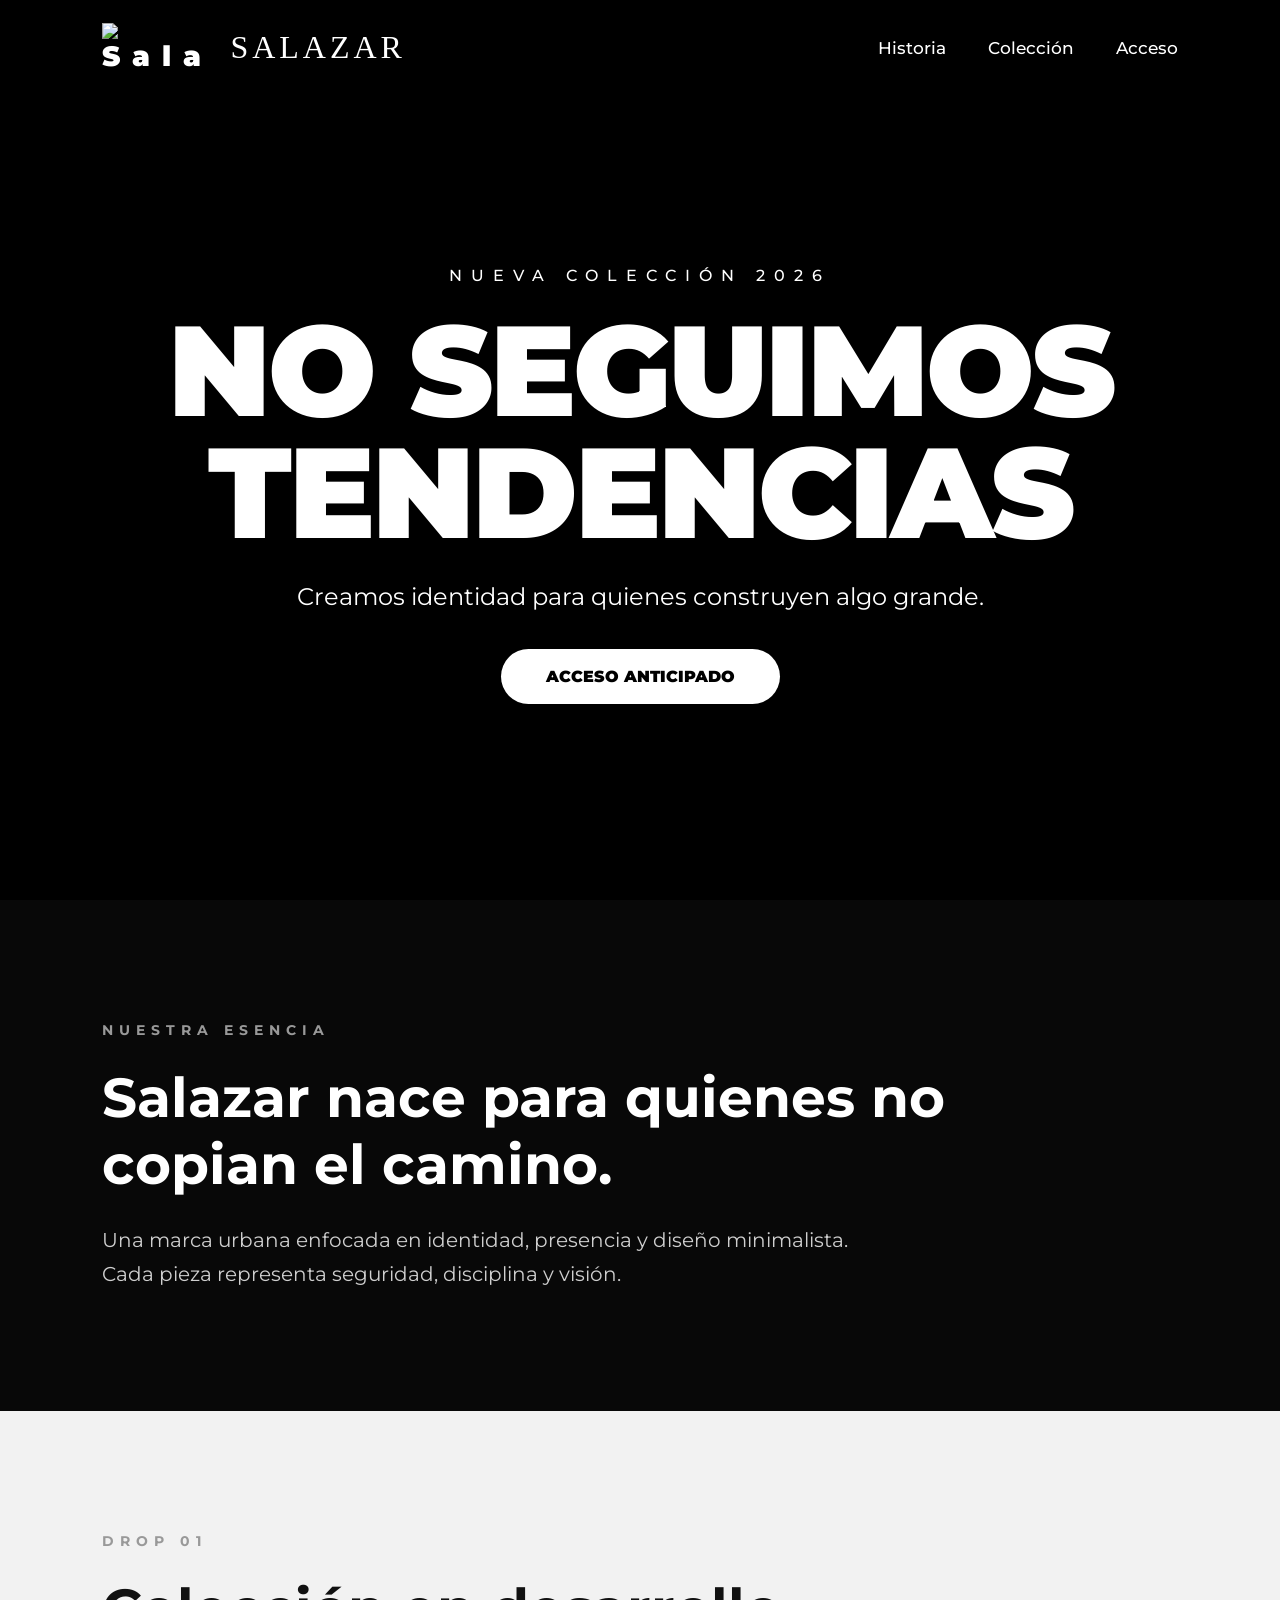
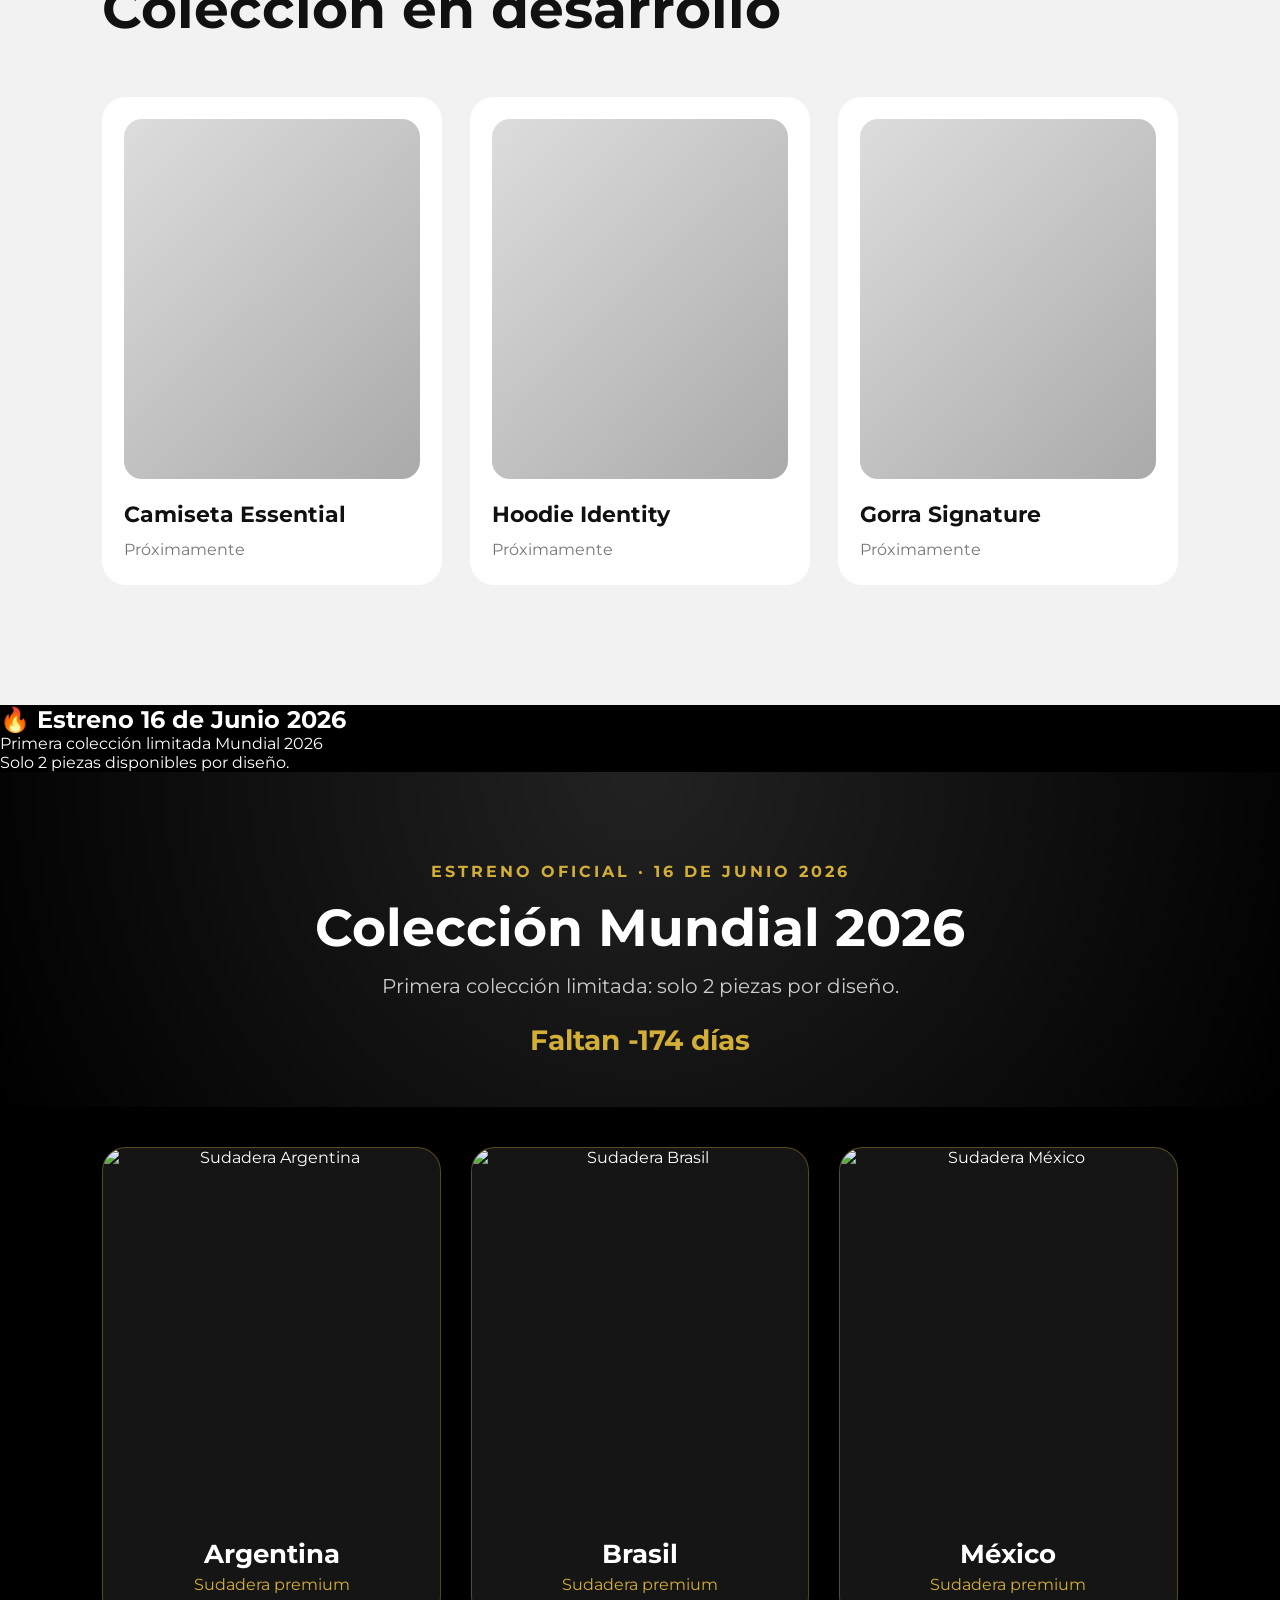
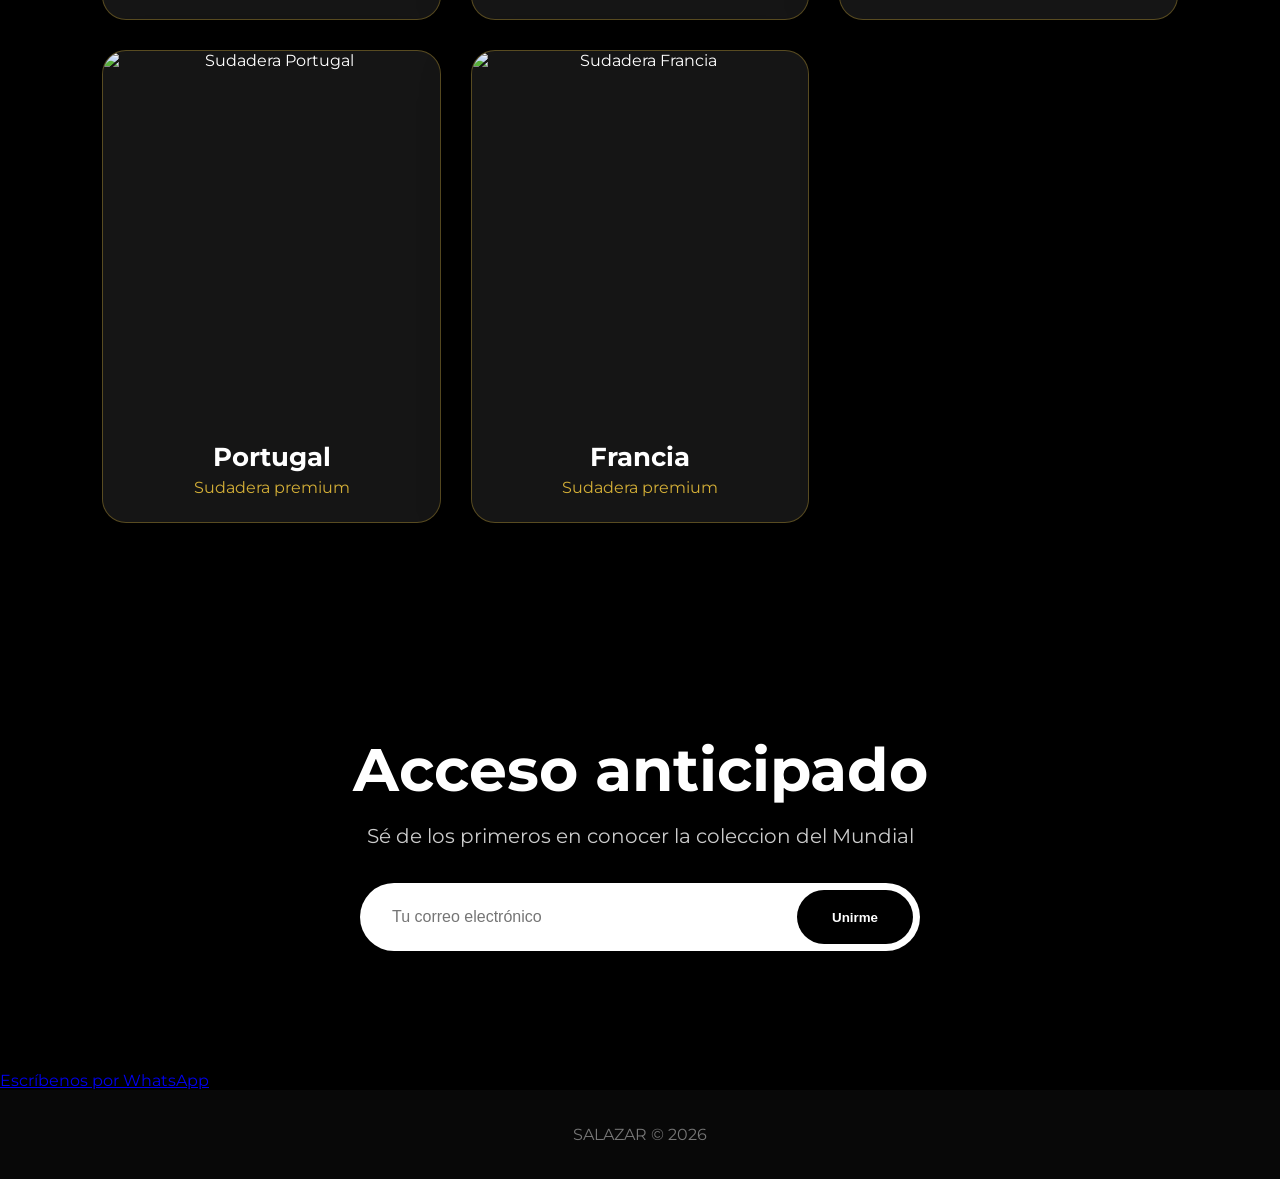
==== index.html @ 58f01af1 "Add files via upload" ====
<!DOCTYPE html>
<html lang="es">
<head>
  <meta charset="UTF-8">
  <meta name="viewport" content="width=device-width, initial-scale=1.0">


  <link rel="preconnect" href="https://fonts.googleapis.com">
  <link rel="preconnect" href="https://fonts.gstatic.com" crossorigin>
  <link href="https://fonts.googleapis.com/css2?family=Montserrat:wght@300;400;500;700;800;900&display=swap" rel="stylesheet">

  <link rel="stylesheet" href="styles.css">
</head>

<body>

  <header class="hero">


    <nav class="navbar">
   <div class="logo">
    <img src="imagenes/logo-simbolo.png" alt="Salazar">
    <span>SALAZAR</span>
</div>

      <ul class="menu">
        <li><a href="#historia">Historia</a></li>
        <li><a href="#coleccion">Colección</a></li>
        <li><a href="#registro">Acceso</a></li>
      </ul>
    </nav>

    <div class="hero-content">
      <span class="tagline">NUEVA COLECCIÓN 2026</span>

      <h1>
        NO SEGUIMOS<br>
        TENDENCIAS
      </h1>

      <p>
        Creamos identidad para quienes construyen algo grande.
      </p>

      <a href="#registro" class="btn">ACCESO ANTICIPADO</a>
    </div>

  </header>

  <section id="historia" class="section historia">
    <span class="section-tag">NUESTRA ESENCIA</span>
    <h2>Salazar nace para quienes no copian el camino.</h2>
    <p>
      Una marca urbana enfocada en identidad, presencia y diseño minimalista.
      Cada pieza representa seguridad, disciplina y visión.
    </p>
  </section>

  <section id="coleccion" class="section coleccion">
    <span class="section-tag">DROP 01</span>
    <h2>Colección en desarrollo</h2>

    <div class="cards">
      <div class="card">
        <div class="card-img"></div>
        <h3>Camiseta Essential</h3>
        <p>Próximamente</p>
      </div>

      <div class="card">
        <div class="card-img"></div>
        <h3>Hoodie Identity</h3>
        <p>Próximamente</p>
      </div>

      <div class="card">
        <div class="card-img"></div>
        <h3>Gorra Signature</h3>
        <p>Próximamente</p>
      </div>
    </div>
  </section>

  <section class="estreno">
    <h2>🔥 Estreno 16 de Junio 2026</h2>
    <p>Primera colección limitada Mundial 2026</p>
    <p>Solo 2 piezas disponibles por diseño.</p>
</section>

<section class="lanzamiento">
    <p class="etiqueta">Estreno oficial · 16 de junio 2026</p>
    <h2>Colección Mundial 2026</h2>
    <p class="texto-lanzamiento">Primera colección limitada: solo 2 piezas por diseño.</p>
    <h3 id="contador"></h3>
</section>

<section class="coleccion-mundial">
    <div class="grid-coleccion">

        <div class="card-producto">
            <img src="imagenes/foto1.jpg" alt="Sudadera Argentina">
            <h3>Argentina</h3>
            <p>Sudadera premium</p>
        </div>

        <div class="card-producto">
            <img src="imagenes/foto2.jpg" alt="Sudadera Brasil">
            <h3>Brasil</h3>
            <p>Sudadera premium</p>
        </div>

        <div class="card-producto">
            <img src="imagenes/foto3.jpg" alt="Sudadera México">
            <h3>México</h3>
            <p>Sudadera premium</p>
        </div>

        <div class="card-producto">
            <img src="imagenes/foto4.jpg" alt="Sudadera Portugal">
            <h3>Portugal</h3>
            <p>Sudadera premium</p>
        </div>

        <div class="card-producto">
            <img src="imagenes/foto5.jpg" alt="Sudadera Francia">
            <h3>Francia</h3>
            <p>Sudadera premium</p>
        </div>

    </div>
</section>

  <section id="registro" class="registro">
    <h2>Acceso anticipado</h2>
    <p>Sé de los primeros en conocer la coleccion del Mundial</p>

    <form>
      <input type="email" placeholder="Tu correo electrónico" required>
      <button type="submit">Unirme</button>
    </form>
  </section>

  <a href="https://wa.me/527351897788" target="_blank">
  Escríbenos por WhatsApp
</a>

  <footer>
    <p>SALAZAR © 2026</p>
  </footer>

  <script src="script.js"></script>
</body>
</html>
---- styles.css ----
* {
  margin: 0;
  padding: 0;
  box-sizing: border-box;
}

html {
  scroll-behavior: smooth;
}

body {
  font-family: 'Montserrat', sans-serif;
  background: #000;
  color: white;
}

/* HERO */

.hero {
  min-height: 100vh;
  background-image:
    linear-gradient(
      rgba(0, 0, 0, 0.60),
      rgba(0, 0, 0, 0.78)
    ),
    url("imagenes/hero.jpg");
  background-size: cover;
  background-position: center;
  background-repeat: no-repeat;
  position: relative;
}

/* NAVBAR */

.navbar {
  position: fixed;
  top: 0;
  left: 0;
  width: 100%;
  height: 95px;
  padding: 0 8%;
  display: flex;
  justify-content: space-between;
  align-items: center;
  z-index: 1000;
  background: rgba(0, 0, 0, 0.28);
  backdrop-filter: blur(12px);
  transition: 0.3s ease;
}

.navbar.scrolled {
  height: 75px;
  background: rgba(0, 0, 0, 0.92);
}

.logo {
  font-size: 28px;
  font-weight: 900;
  letter-spacing: 12px;
}

.menu {
  list-style: none;
  display: flex;
  gap: 42px;
}

.menu a {
  color: white;
  text-decoration: none;
  font-size: 17px;
  font-weight: 500;
}

.menu a:hover {
  color: #d6d6d6;
}

/* CONTENIDO PRINCIPAL */

.hero-content {
  min-height: 100vh;
  padding: 130px 8% 60px;
  display: flex;
  flex-direction: column;
  justify-content: center;
  align-items: center;
  text-align: center;
}

.tagline {
  font-size: 16px;
  letter-spacing: 9px;
  margin-bottom: 25px;
  font-weight: 500;
}

.hero-content h1 {
  font-size: clamp(58px, 10vw, 135px);
  line-height: 0.95;
  font-weight: 900;
  letter-spacing: -3px;
  margin-bottom: 28px;
}

.hero-content p {
  font-size: 24px;
  max-width: 850px;
  margin-bottom: 38px;
}

.btn {
  display: inline-block;
  background: white;
  color: black;
  padding: 18px 45px;
  border-radius: 50px;
  text-decoration: none;
  font-weight: 900;
  transition: 0.3s ease;
}

.btn:hover {
  transform: translateY(-4px);
  background: #e8e8e8;
}

/* SECCIONES */

.section {
  padding: 120px 8%;
}

.section-tag {
  color: #999;
  font-size: 14px;
  letter-spacing: 6px;
  font-weight: 700;
}

.section h2 {
  font-size: 55px;
  margin: 25px 0;
  max-width: 900px;
}

.section p {
  color: #cfcfcf;
  font-size: 20px;
  max-width: 750px;
  line-height: 1.7;
}

/* HISTORIA */

.historia {
  background: #080808;
}

/* COLECCIÓN */

.coleccion {
  background: #f2f2f2;
  color: #111;
}

.coleccion p {
  color: #777;
}

.cards {
  display: grid;
  grid-template-columns: repeat(3, 1fr);
  gap: 28px;
  margin-top: 55px;
}

.card {
  background: white;
  padding: 22px;
  border-radius: 24px;
  transition: 0.3s ease;
}

.card:hover {
  transform: translateY(-8px);
}

.card-img {
  height: 360px;
  background: linear-gradient(135deg, #ddd, #aaa);
  border-radius: 18px;
  margin-bottom: 22px;
}

.card h3 {
  font-size: 22px;
  margin-bottom: 8px;
}

.card p {
  font-size: 16px;
}

/* REGISTRO */

.registro {
  padding: 120px 8%;
  background: #000;
  text-align: center;
}

.registro h2 {
  font-size: 60px;
  margin-bottom: 18px;
}

.registro p {
  font-size: 20px;
  color: #ccc;
  margin-bottom: 35px;
}

form {
  max-width: 560px;
  margin: auto;
  background: white;
  padding: 7px;
  border-radius: 50px;
  display: flex;
}

form input {
  flex: 1;
  border: none;
  outline: none;
  padding: 18px 25px;
  border-radius: 50px;
  font-size: 16px;
}

form button {
  border: none;
  background: black;
  color: white;
  padding: 18px 35px;
  border-radius: 50px;
  font-weight: 900;
  cursor: pointer;
}

/* FOOTER */

footer {
  background: #080808;
  text-align: center;
  padding: 35px;
  color: #777;
}

/* CELULAR */

@media (max-width: 768px) {
  .navbar {
    height: 80px;
    padding: 0 6%;
  }

  .logo {
    font-size: 21px;
    letter-spacing: 7px;
  }

  .menu {
    display: none;
  }

  .tagline {
    font-size: 12px;
    letter-spacing: 5px;
  }

  .hero-content h1 {
    font-size: 55px;
  }

  .hero-content p {
    font-size: 18px;
  }

  .section h2,
  .registro h2 {
    font-size: 38px;
  }

  .cards {
    grid-template-columns: 1fr;
  }

  form {
    flex-direction: column;
    border-radius: 25px;
  }

  form button {
    margin-top: 8px;
  }
}

.whatsapp{
    position:fixed;
    bottom:20px;
    right:20px;
    background:#25D366;
    color:white;
    padding:15px 25px;
    border-radius:50px;
    text-decoration:none;
    font-weight:bold;
}

.lanzamiento{
    padding:90px 20px 50px;
    text-align:center;
    background:radial-gradient(circle at top,#222,#000);
    color:white;
}

.etiqueta{
    color:#d4af37;
    text-transform:uppercase;
    letter-spacing:3px;
    font-weight:bold;
}

.lanzamiento h2{
    font-size:52px;
    margin:15px 0;
}

.texto-lanzamiento{
    color:#ccc;
    font-size:20px;
}

#contador{
    margin-top:25px;
    color:#d4af37;
    font-size:28px;
}

.coleccion-mundial{
    padding:40px 8% 90px;
    background:#000;
}

.grid-coleccion{
    display:grid;
    grid-template-columns:repeat(auto-fit,minmax(260px,1fr));
    gap:30px;
}

.card-producto{
    background:#151515;
    border:1px solid rgba(212,175,55,.35);
    border-radius:24px;
    overflow:hidden;
    text-align:center;
    box-shadow:0 20px 50px rgba(0,0,0,.45);
    transition:.4s ease;
    animation:subir .8s ease forwards;
}

.card-producto:hover{
    transform:translateY(-12px) scale(1.03);
    box-shadow:0 25px 70px rgba(212,175,55,.25);
}

.card-producto img{
    width:100%;
    height:370px;
    object-fit:cover;
    display:block;
    transition:.5s ease;
}

.card-producto:hover img{
    transform:scale(1.08);
}

.card-producto h3{
    color:white;
    font-size:26px;
    margin:20px 0 5px;
}

.card-producto p{
    color:#d4af37;
    margin-bottom:25px;
}

@keyframes subir{
    from{
        opacity:0;
        transform:translateY(40px);
    }
    to{
        opacity:1;
        transform:translateY(0);
    }
}

/* Todo tu código actual */

/* ... */

.card-producto p{
    color:#d4af37;
}

/* PEGA AQUÍ ABAJO */

.navbar{
    display:flex;
    justify-content:space-between;
    align-items:center;
}

.logo{
    display:flex;
    align-items:center;
    gap:18px;
    background:none;
    border:none;
    box-shadow:none;
}

.logo img{
    width:80px;
    height:auto;
    display:block;
}

.logo span{
    font-size:32px;
    font-family: "Times New Roman", serif;
    letter-spacing:4px;
    font-weight:500;
    color:white;
}

.logo img{
    width:110px;
}

.logo{
    transition:.3s ease;
}

.logo:hover{
    transform:scale(1.03);
}
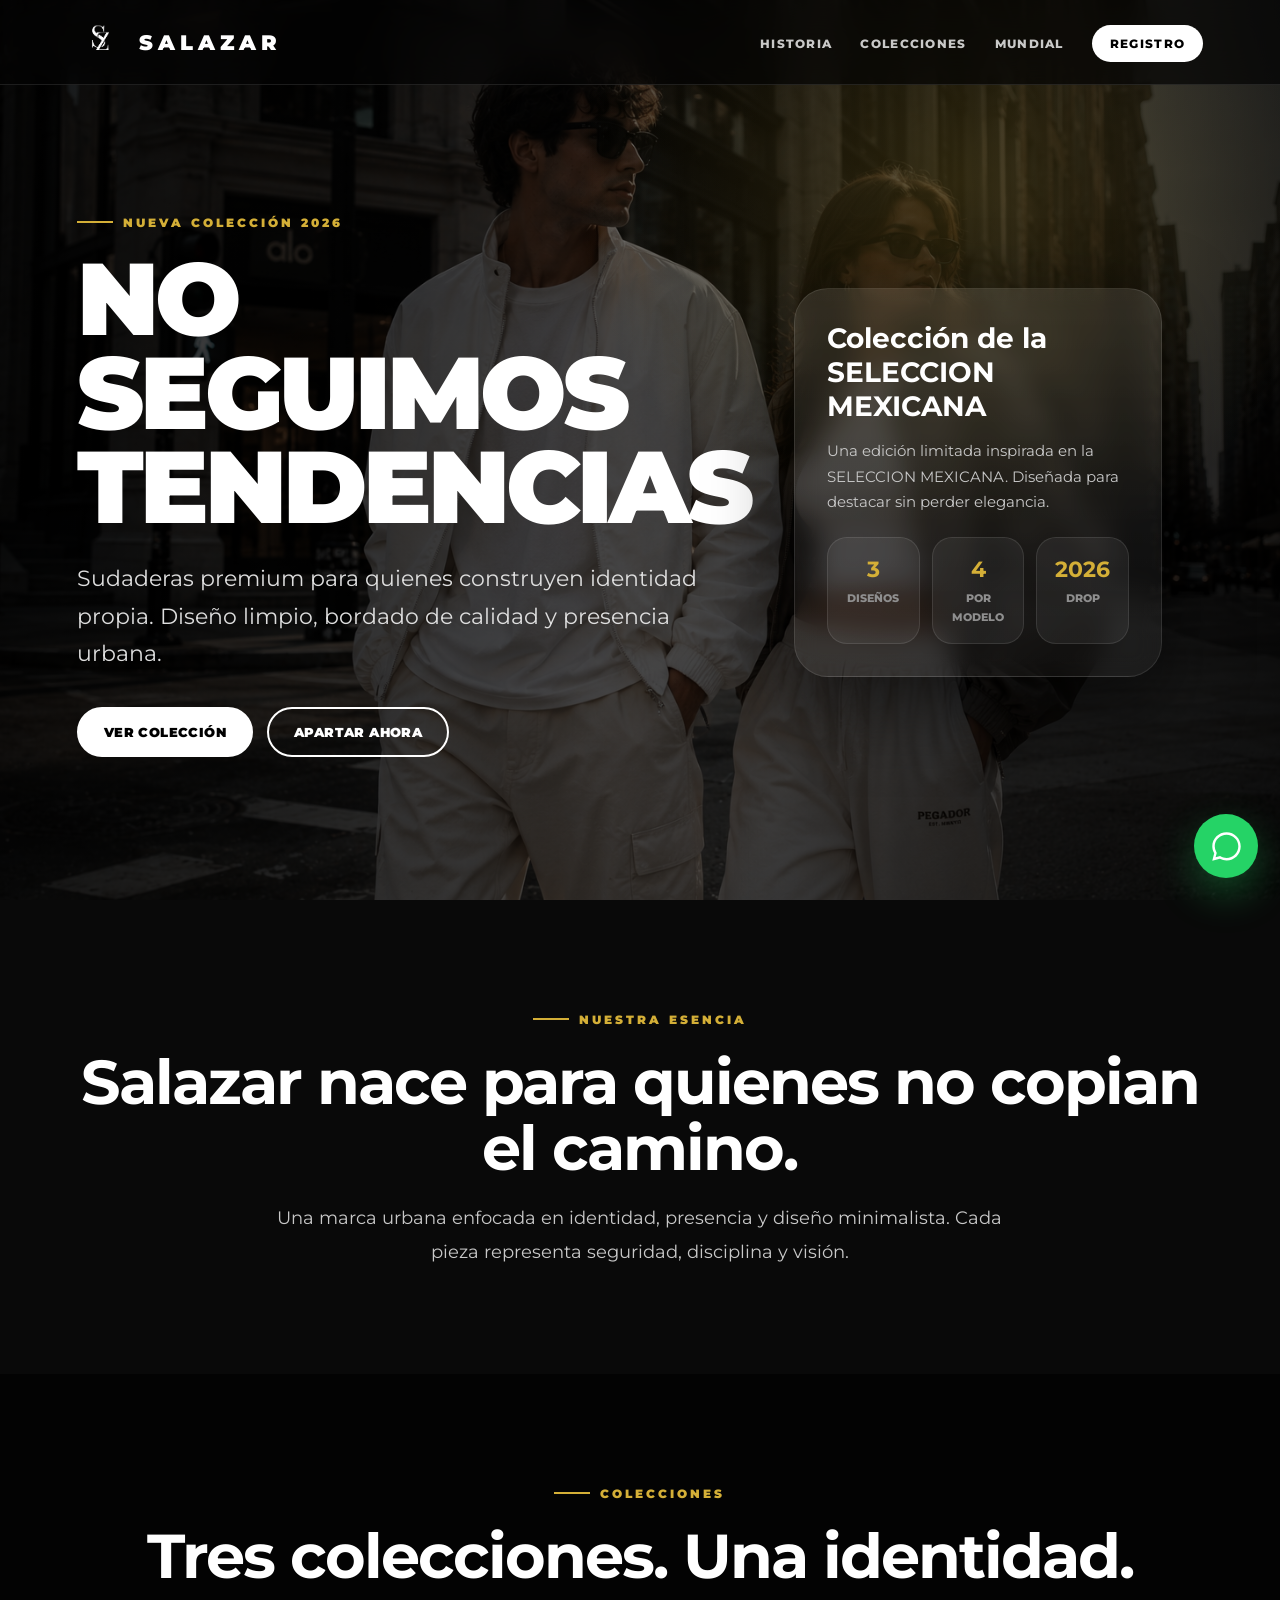
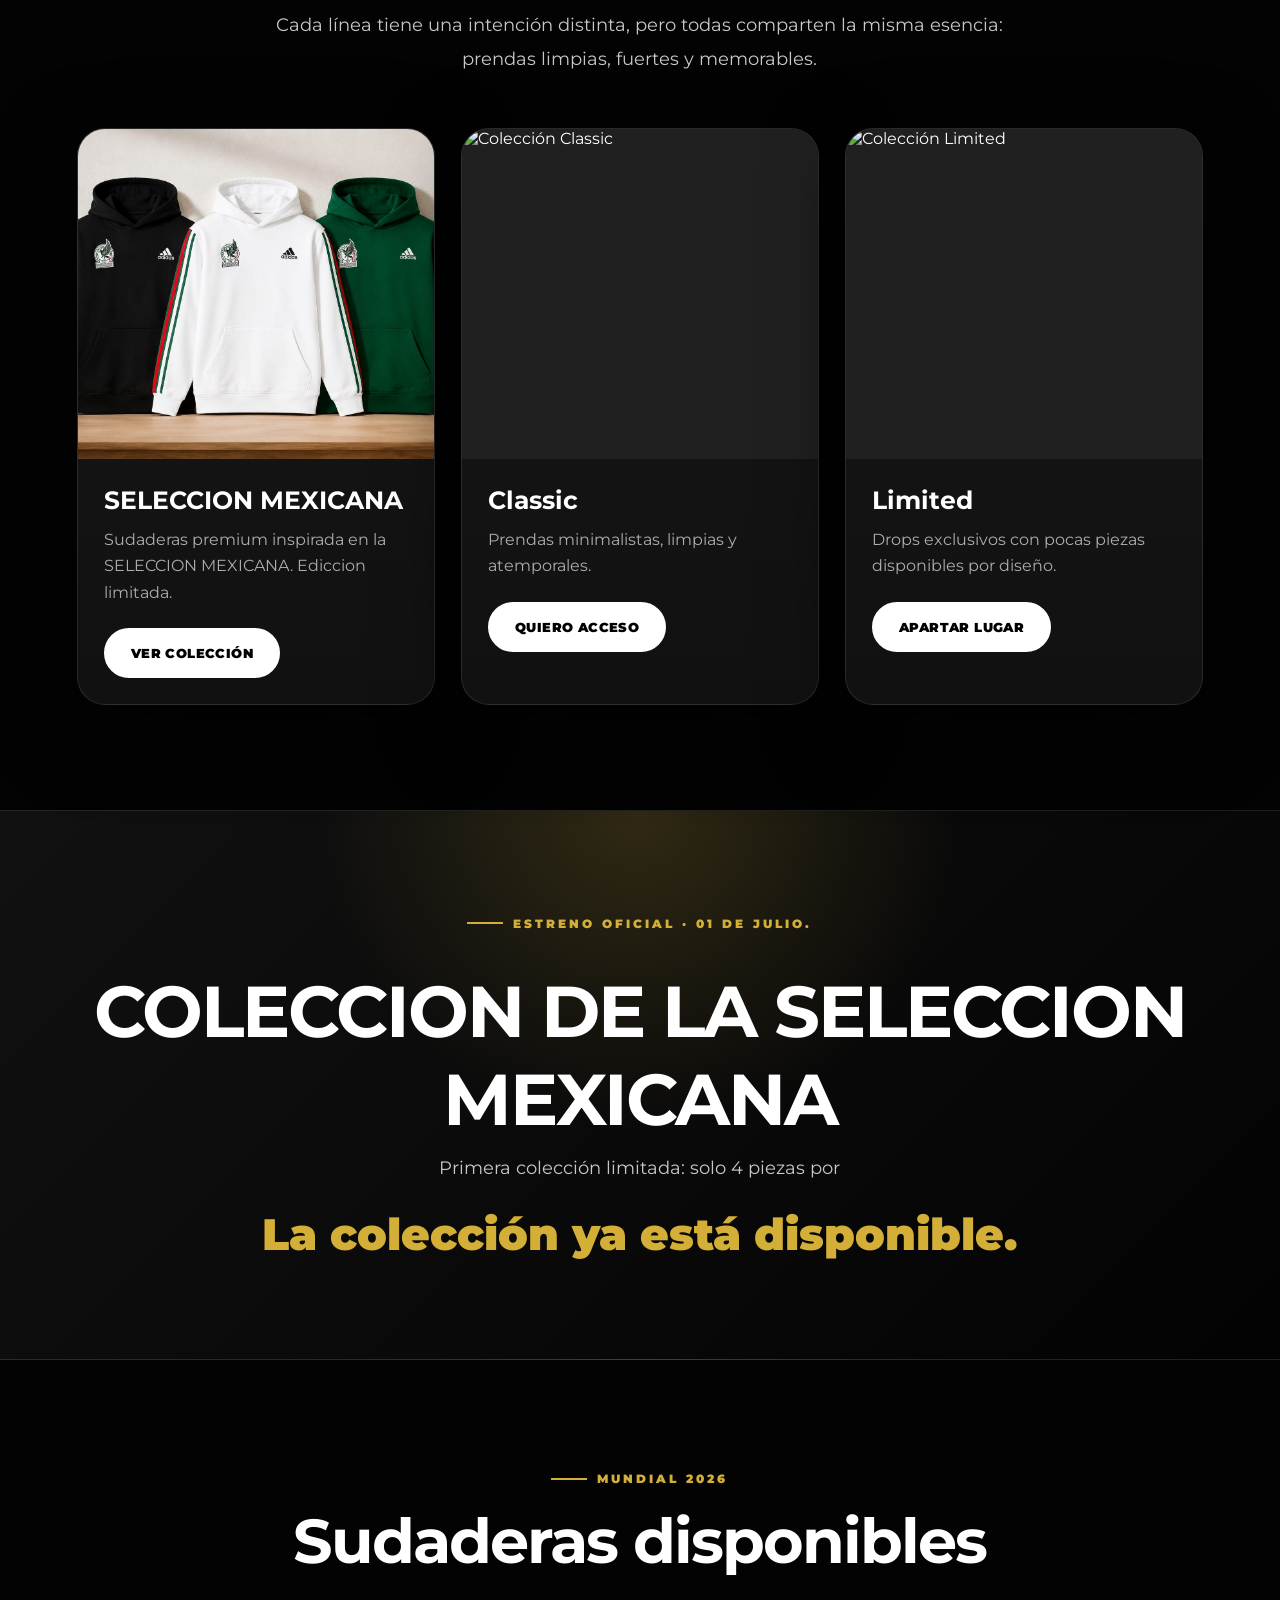
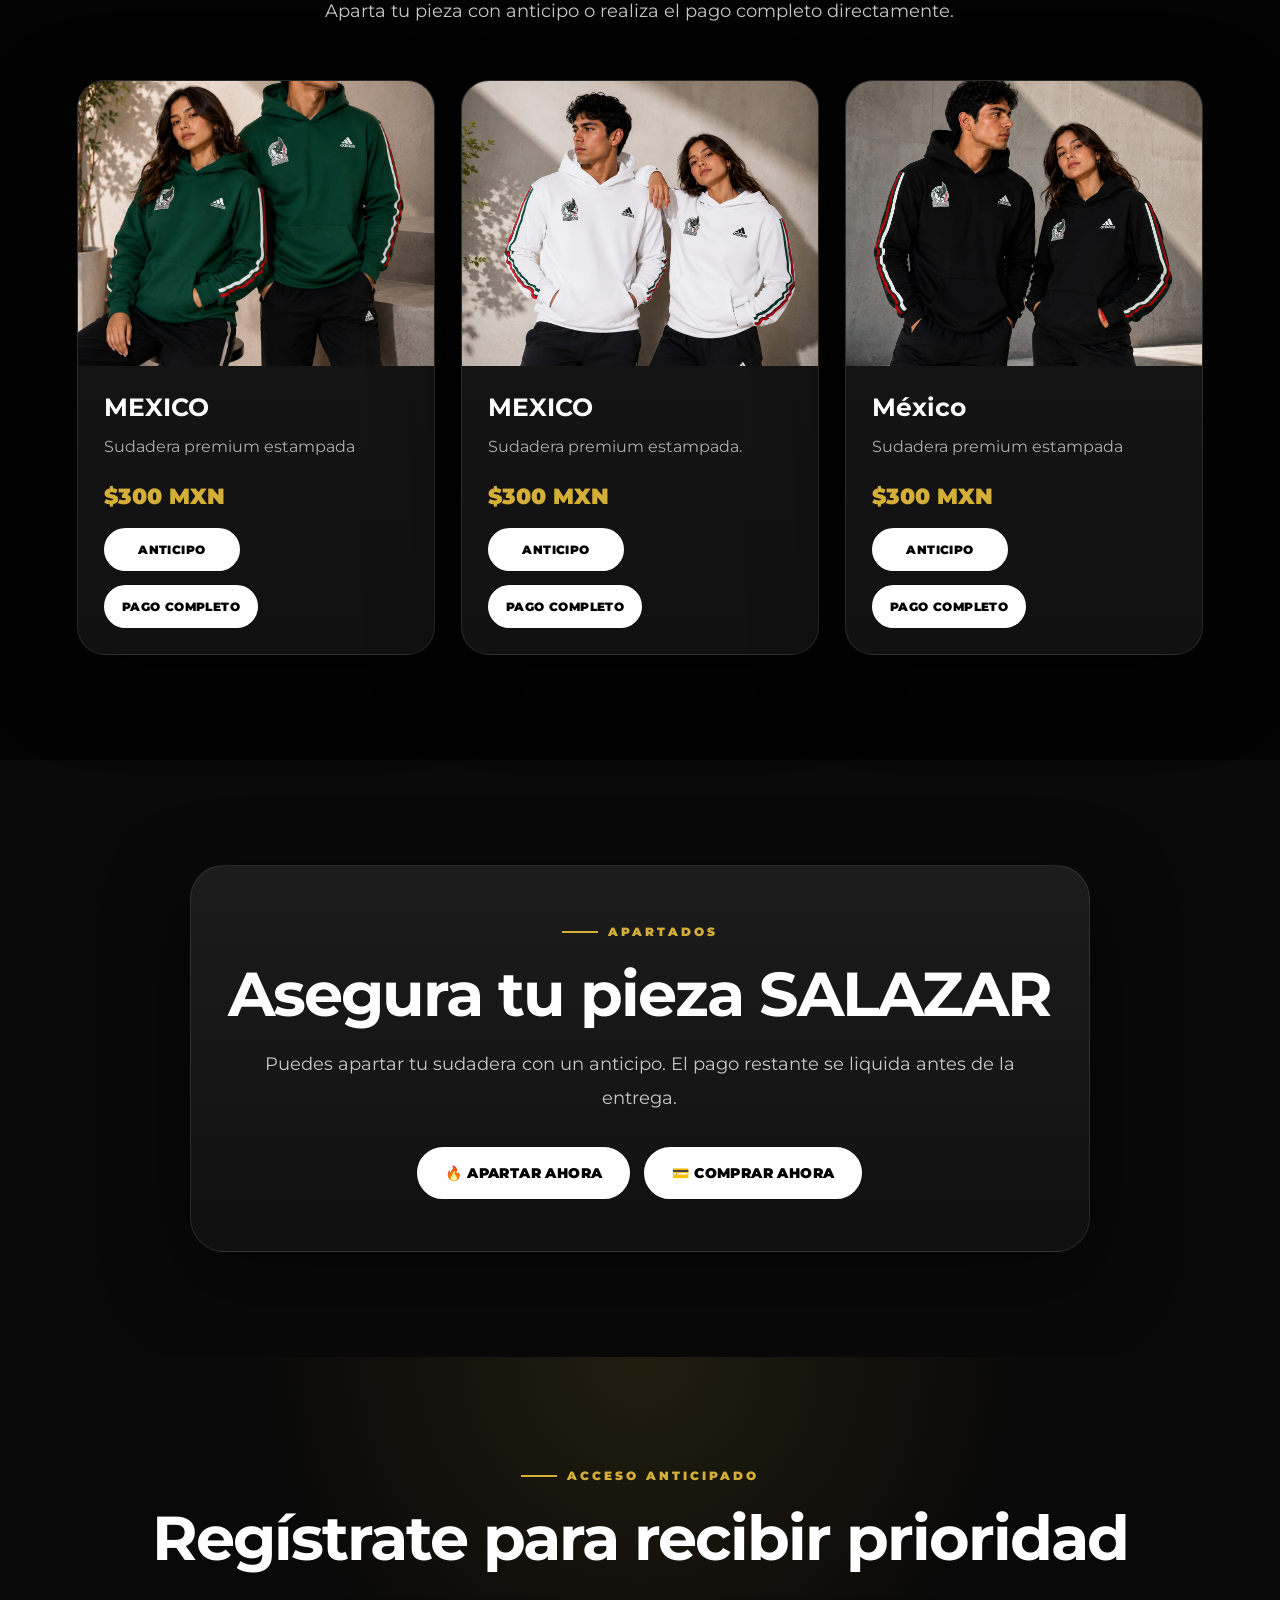
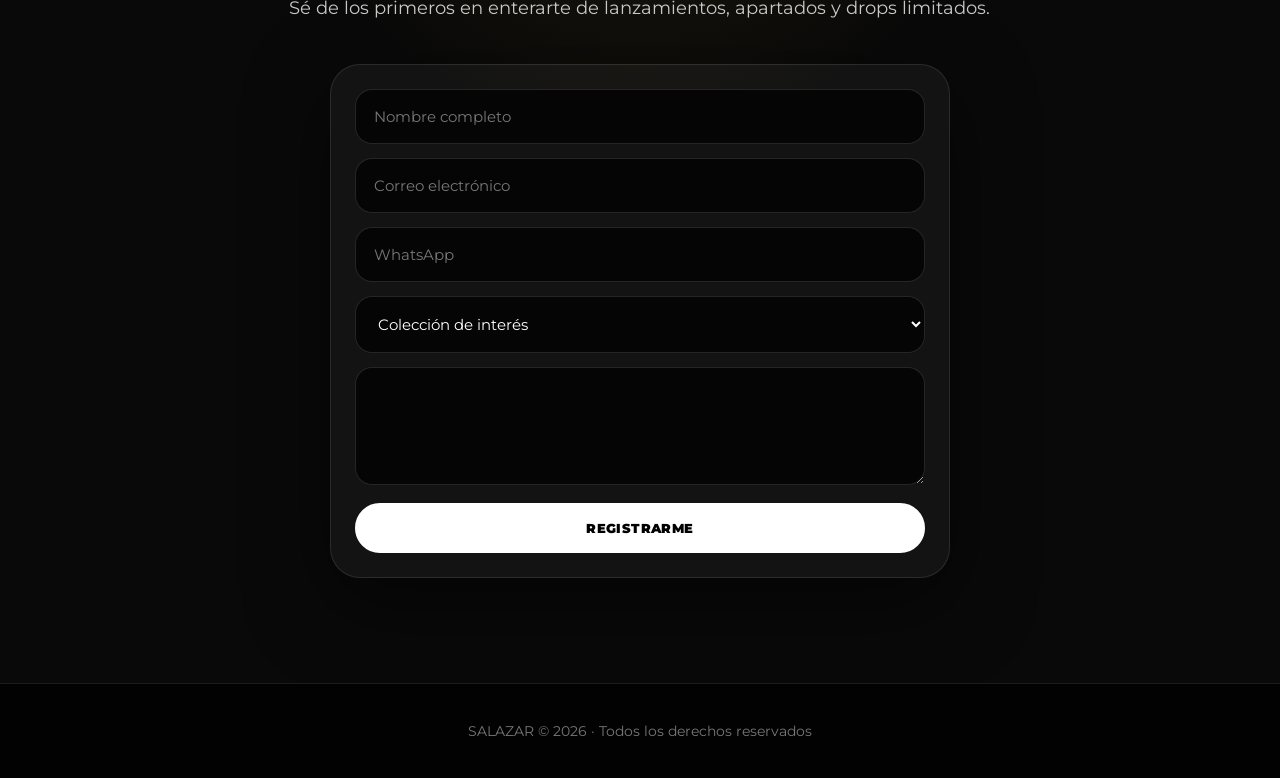
==== commit ec2f03e9: "Update index.html" ====
--- a/index.html
+++ b/index.html
@@ -1,153 +1,1070 @@
 <!DOCTYPE html>
 <html lang="es">
 <head>
-  <meta charset="UTF-8">
-  <meta name="viewport" content="width=device-width, initial-scale=1.0">
-
+  <meta charset="UTF-8" />
+  <meta name="viewport" content="width=device-width, initial-scale=1.0" />
+  <meta name="google-site-verification" content="T8w-zTjvaAc0m0452BaddeapV_9-AzkuyqzAyRFN84o" />
+
+  <title>SALAZAR | Sudaderas Premium 2026</title>
+  <meta name="description" content="SALAZAR: sudaderas premium bordadas. Colección Mundial 2026, Classic y Limited." />
+  <link rel="icon" href="imagenes/logo-simbolo.png" />
 
   <link rel="preconnect" href="https://fonts.googleapis.com">
   <link rel="preconnect" href="https://fonts.gstatic.com" crossorigin>
-  <link href="https://fonts.googleapis.com/css2?family=Montserrat:wght@300;400;500;700;800;900&display=swap" rel="stylesheet">
-
-  <link rel="stylesheet" href="styles.css">
+  <link href="https://fonts.googleapis.com/css2?family=Montserrat:wght@300;400;500;600;700;800;900&display=swap" rel="stylesheet">
+
+  <style>
+    :root {
+      --black: #030303;
+      --dark: #090909;
+      --card: #111111;
+      --card-2: #171717;
+      --gold: #d4af37;
+      --white: #ffffff;
+      --soft: #c8c8c8;
+      --muted: #8f8f8f;
+      --line: rgba(255, 255, 255, 0.10);
+      --shadow: 0 25px 80px rgba(0, 0, 0, 0.55);
+    }
+
+    * {
+      margin: 0;
+      padding: 0;
+      box-sizing: border-box;
+    }
+
+    html {
+      scroll-behavior: smooth;
+    }
+
+    body {
+      font-family: 'Montserrat', sans-serif;
+      background: var(--black);
+      color: var(--white);
+      overflow-x: hidden;
+    }
+
+    a {
+      text-decoration: none;
+      color: inherit;
+    }
+
+    img {
+      width: 100%;
+      display: block;
+    }
+
+    .container {
+      width: min(1160px, 88%);
+      margin: 0 auto;
+    }
+
+    .navbar {
+      position: fixed;
+      top: 0;
+      left: 0;
+      width: 100%;
+      z-index: 1000;
+      padding: 18px 0;
+      background: rgba(3, 3, 3, 0.70);
+      backdrop-filter: blur(18px);
+      border-bottom: 1px solid var(--line);
+    }
+
+    .nav-inner {
+      width: min(1160px, 88%);
+      margin: 0 auto;
+      display: flex;
+      justify-content: space-between;
+      align-items: center;
+      gap: 24px;
+    }
+
+    .logo {
+      display: flex;
+      align-items: center;
+      gap: 14px;
+    }
+
+    .logo img {
+      width: 48px;
+      height: 48px;
+      object-fit: contain;
+    }
+
+    .logo span {
+      font-size: 21px;
+      font-weight: 900;
+      letter-spacing: 5px;
+    }
+
+    .menu {
+      list-style: none;
+      display: flex;
+      gap: 28px;
+      align-items: center;
+    }
+
+    .menu a {
+      font-size: 12px;
+      font-weight: 800;
+      text-transform: uppercase;
+      letter-spacing: 1.3px;
+      color: rgba(255, 255, 255, 0.78);
+      transition: 0.3s ease;
+    }
+
+    .menu a:hover {
+      color: var(--gold);
+    }
+
+    .nav-cta {
+      padding: 11px 18px;
+      border-radius: 999px;
+      background: var(--white);
+      color: #000 !important;
+    }
+
+    .hero {
+      min-height: 100vh;
+      padding: 150px 0 85px;
+      display: flex;
+      align-items: center;
+      background:
+        radial-gradient(circle at 75% 20%, rgba(212, 175, 55, 0.20), transparent 32%),
+        linear-gradient(90deg, rgba(0,0,0,.82), rgba(0,0,0,.58), rgba(0,0,0,.86)),
+        url("imagenes/hero.jpg") center/cover no-repeat;
+    }
+
+    .hero-grid {
+      display: grid;
+      grid-template-columns: 1.1fr 0.9fr;
+      gap: 44px;
+      align-items: center;
+    }
+
+    .eyebrow {
+      display: inline-flex;
+      align-items: center;
+      gap: 10px;
+      color: var(--gold);
+      font-size: 12px;
+      font-weight: 900;
+      letter-spacing: 3px;
+      text-transform: uppercase;
+      margin-bottom: 22px;
+    }
+
+    .eyebrow::before {
+      content: "";
+      width: 36px;
+      height: 2px;
+      background: var(--gold);
+      display: inline-block;
+    }
+
+    h1 {
+      font-size: clamp(48px, 8vw, 104px);
+      line-height: 0.92;
+      letter-spacing: -4px;
+      font-weight: 900;
+      margin-bottom: 26px;
+    }
+
+    .hero p {
+      max-width: 620px;
+      font-size: clamp(17px, 2vw, 22px);
+      color: #dedede;
+      line-height: 1.7;
+      margin-bottom: 34px;
+    }
+
+    .hero-actions,
+    .pagos {
+      display: flex;
+      align-items: center;
+      gap: 14px;
+      flex-wrap: wrap;
+    }
+
+    .btn,
+    .pago,
+    button {
+      display: inline-flex;
+      align-items: center;
+      justify-content: center;
+      border-radius: 999px;
+      padding: 15px 25px;
+      border: 2px solid var(--white);
+      background: var(--white);
+      color: #000;
+      font-family: inherit;
+      font-weight: 900;
+      font-size: 13px;
+      letter-spacing: 0.4px;
+      text-transform: uppercase;
+      cursor: pointer;
+      transition: 0.3s ease;
+    }
+
+    .btn:hover,
+    .pago:hover,
+    button:hover {
+      transform: translateY(-3px);
+      background: var(--gold);
+      border-color: var(--gold);
+      box-shadow: 0 16px 35px rgba(212, 175, 55, 0.22);
+    }
+
+    .btn-outline {
+      background: transparent;
+      color: var(--white);
+    }
+
+    .btn-outline:hover {
+      color: #000;
+    }
+
+        .hero-card {
+      background: linear-gradient(180deg, rgba(255,255,255,.10), rgba(255,255,255,.04));
+      border: 1px solid var(--line);
+      border-radius: 34px;
+      padding: 32px;
+      box-shadow: var(--shadow);
+      backdrop-filter: blur(12px);
+    }
+
+    .hero-card h3 {
+      font-size: 28px;
+      margin-bottom: 15px;
+    }
+
+    .hero-card p {
+      font-size: 15px;
+      color: var(--soft);
+      margin-bottom: 22px;
+    }
+
+    .stats {
+      display: grid;
+      grid-template-columns: repeat(3, 1fr);
+      gap: 12px;
+    }
+
+    .stat {
+      padding: 18px 12px;
+      border-radius: 20px;
+      background: rgba(255,255,255,.06);
+      border: 1px solid var(--line);
+      text-align: center;
+    }
+
+    .stat strong {
+      display: block;
+      color: var(--gold);
+      font-size: 22px;
+      margin-bottom: 4px;
+    }
+
+    .stat span {
+      color: var(--muted);
+      font-size: 11px;
+      font-weight: 800;
+      text-transform: uppercase;
+    }
+
+    section {
+      scroll-margin-top: 100px;
+    }
+
+    .section {
+      padding: 105px 0;
+      text-align: center;
+    }
+
+    .section-dark {
+      background: var(--dark);
+    }
+
+    .section h2 {
+      font-size: clamp(34px, 5vw, 62px);
+      line-height: 1.08;
+      letter-spacing: -2px;
+      margin-bottom: 20px;
+    }
+
+    .section-text {
+      max-width: 760px;
+      margin: 0 auto;
+      color: var(--soft);
+      line-height: 1.85;
+      font-size: 18px;
+    }
+
+    .cards {
+      display: grid;
+      grid-template-columns: repeat(3, 1fr);
+      gap: 26px;
+      margin-top: 52px;
+    }
+
+    .card,
+    .producto {
+      background: linear-gradient(180deg, var(--card-2), var(--card));
+      border: 1px solid var(--line);
+      border-radius: 28px;
+      overflow: hidden;
+      box-shadow: var(--shadow);
+      transition: 0.35s ease;
+      text-align: left;
+    }
+
+    .card:hover,
+    .producto:hover {
+      transform: translateY(-8px);
+      border-color: rgba(212, 175, 55, 0.55);
+      box-shadow: 0 25px 85px rgba(212, 175, 55, 0.12);
+    }
+
+    .card img,
+    .producto img {
+      height: 330px;
+      object-fit: cover;
+      background: #202020;
+    }
+
+    .card-body,
+    .producto-body {
+      padding: 26px;
+    }
+
+    .card h3,
+    .producto h3 {
+      font-size: 25px;
+      margin-bottom: 12px;
+    }
+
+    .card p,
+    .producto p {
+      color: #adadad;
+      line-height: 1.65;
+      margin-bottom: 22px;
+    }
+
+    .drop {
+      padding: 98px 0;
+      background:
+        radial-gradient(circle at top, rgba(212, 175, 55, 0.18), transparent 38%),
+        linear-gradient(135deg, #111, #030303);
+      text-align: center;
+      border-top: 1px solid var(--line);
+      border-bottom: 1px solid var(--line);
+    }
+
+    .drop h2 {
+      font-size: clamp(36px, 6vw, 72px);
+      letter-spacing: -2px;
+      margin: 14px 0;
+    }
+
+    .drop p {
+      color: var(--soft);
+      font-size: 18px;
+    }
+
+    #contador {
+      margin-top: 28px;
+      color: var(--gold);
+      font-size: clamp(28px, 4vw, 44px);
+      font-weight: 900;
+    }
+
+    .productos-grid {
+      display: grid;
+      grid-template-columns: repeat(auto-fit, minmax(240px, 1fr));
+      gap: 26px;
+      margin-top: 52px;
+    }
+
+    .producto img {
+      height: 285px;
+    }
+
+    .precio {
+      color: var(--gold);
+      font-weight: 900;
+      font-size: 22px;
+      margin-bottom: 18px;
+    }
+
+    .producto .pagos {
+      justify-content: flex-start;
+    }
+
+    .pago {
+      min-width: 136px;
+      padding: 12px 16px;
+      font-size: 12px;
+      text-align: center;
+    }
+
+    .apartados-box {
+      max-width: 900px;
+      margin: 0 auto;
+      background:
+        linear-gradient(180deg, rgba(255,255,255,.08), rgba(255,255,255,.03));
+      border: 1px solid var(--line);
+      border-radius: 34px;
+      padding: 52px 36px;
+      box-shadow: var(--shadow);
+    }
+
+    .apartados .pagos {
+      justify-content: center;
+      margin-top: 32px;
+    }
+
+    .apartados .pago {
+      font-size: 14px;
+      padding: 15px 26px;
+    }
+
+        .registro {
+      background:
+        radial-gradient(circle at 50% 0%, rgba(212, 175, 55, 0.12), transparent 34%),
+        var(--dark);
+    }
+
+    form {
+      width: min(620px, 100%);
+      margin: 38px auto 0;
+      display: grid;
+      gap: 14px;
+      padding: 24px;
+      border-radius: 30px;
+      background: rgba(255,255,255,.045);
+      border: 1px solid var(--line);
+      box-shadow: var(--shadow);
+    }
+
+    input,
+    select,
+    textarea {
+      width: 100%;
+      padding: 17px 18px;
+      border-radius: 17px;
+      border: 1px solid rgba(255,255,255,.13);
+      background: #050505;
+      color: var(--white);
+      font-family: inherit;
+      font-size: 15px;
+      outline: none;
+      transition: 0.3s ease;
+    }
+
+    textarea {
+      resize: vertical;
+      min-height: 118px;
+    }
+
+    input::placeholder,
+    textarea::placeholder {
+      color: #777;
+    }
+
+    input:focus,
+    select:focus,
+    textarea:focus {
+      border-color: var(--gold);
+      box-shadow: 0 0 0 4px rgba(212, 175, 55, 0.16);
+    }
+
+    form button {
+      width: 100%;
+      margin-top: 4px;
+    }
+
+    .whatsapp {
+      position: fixed;
+      right: 22px;
+      bottom: 22px;
+      width: 64px;
+      height: 64px;
+      border-radius: 50%;
+      background: #25D366;
+      display: flex;
+      align-items: center;
+      justify-content: center;
+      z-index: 1001;
+      box-shadow: 0 16px 40px rgba(37, 211, 102, 0.32);
+      transition: 0.3s ease;
+    }
+
+    .whatsapp:hover {
+      transform: scale(1.08);
+    }
+
+    .whatsapp svg {
+      width: 35px;
+      height: 35px;
+      fill: #fff;
+    }
+
+    footer {
+      padding: 38px 0;
+      text-align: center;
+      color: #777;
+      font-size: 14px;
+      background: #020202;
+      border-top: 1px solid var(--line);
+    }
+
+    @media (max-width: 900px) {
+      .hero-grid {
+        grid-template-columns: 1fr;
+      }
+
+      .hero-card {
+        max-width: 560px;
+      }
+
+      .cards {
+        grid-template-columns: 1fr;
+      }
+    }
+
+    @media (max-width: 768px) {
+      .navbar {
+        padding: 14px 0;
+      }
+
+      .nav-inner {
+        flex-direction: column;
+        gap: 13px;
+      }
+
+      .logo img {
+        width: 42px;
+        height: 42px;
+      }
+
+      .logo span {
+        font-size: 18px;
+      }
+
+      .menu {
+        justify-content: center;
+        flex-wrap: wrap;
+        gap: 12px;
+      }
+
+      .menu a {
+        font-size: 10px;
+      }
+
+      .nav-cta {
+        padding: 8px 12px;
+      }
+
+      .hero {
+        padding: 190px 0 70px;
+        text-align: center;
+      }
+
+      .eyebrow {
+        justify-content: center;
+      }
+
+      .eyebrow::before {
+        display: none;
+      }
+
+      h1 {
+        font-size: 48px;
+        letter-spacing: -2px;
+      }
+
+      .hero-actions,
+      .pagos,
+      .producto .pagos {
+        justify-content: center;
+        flex-direction: column;
+      }
+
+      .btn,
+      .pago {
+        width: 100%;
+        max-width: 285px;
+      }
+
+      .stats {
+        grid-template-columns: 1fr;
+      }
+
+      .section,
+      .drop {
+        padding: 78px 0;
+      }
+
+      .section-text {
+        font-size: 16px;
+      }
+
+      .apartados-box {
+        padding: 38px 22px;
+      }
+
+      form {
+        padding: 18px;
+      }
+
+      .whatsapp {
+        width: 58px;
+        height: 58px;
+        right: 18px;
+        bottom: 18px;
+      }
+    }
+  </style>
 </head>
 
 <body>
 
-  <header class="hero">
-
-
-    <nav class="navbar">
-   <div class="logo">
-    <img src="imagenes/logo-simbolo.png" alt="Salazar">
-    <span>SALAZAR</span>
-</div>
+      <nav class="navbar">
+    <div class="nav-inner">
+      <a class="logo" href="#inicio">
+        <img src="imagenes/logo-simbolo.png" alt="Logo SALAZAR">
+        <span>SALAZAR</span>
+      </a>
 
       <ul class="menu">
         <li><a href="#historia">Historia</a></li>
-        <li><a href="#coleccion">Colección</a></li>
-        <li><a href="#registro">Acceso</a></li>
+        <li><a href="#colecciones">Colecciones</a></li>
+        <li><a href="#productos">Mundial</a></li>
+        <li><a href="#registro" class="nav-cta">Registro</a></li>
       </ul>
-    </nav>
-
-    <div class="hero-content">
-      <span class="tagline">NUEVA COLECCIÓN 2026</span>
-
-      <h1>
-        NO SEGUIMOS<br>
-        TENDENCIAS
-      </h1>
-
-      <p>
-        Creamos identidad para quienes construyen algo grande.
+    </div>
+  </nav>
+
+  <header class="hero" id="inicio">
+    <div class="container hero-grid">
+
+      <div>
+        <span class="eyebrow">Nueva colección 2026</span>
+
+        <h1>
+          NO SEGUIMOS<br>
+          TENDENCIAS
+        </h1>
+
+        <p>
+          Sudaderas premium para quienes construyen identidad propia.
+          Diseño limpio, bordado de calidad y presencia urbana.
+        </p>
+
+        <div class="hero-actions">
+          <a href="#productos" class="btn">
+            Ver colección
+          </a>
+
+          <a href="#apartados" class="btn btn-outline">
+            Apartar ahora
+          </a>
+        </div>
+      </div>
+
+      <div class="hero-card">
+        <h3>Colección de la SELECCION MEXICANA</h3>
+
+        <p>
+          Una edición limitada inspirada en la SELECCION MEXICANA.
+          Diseñada para destacar sin perder elegancia.
+        </p>
+
+        <div class="stats">
+
+          <div class="stat">
+            <strong>3</strong>
+            <span>Diseños</span>
+          </div>
+
+          <div class="stat">
+            <strong>4</strong>
+            <span>Por modelo</span>
+          </div>
+
+          <div class="stat">
+            <strong>2026</strong>
+            <span>Drop</span>
+          </div>
+
+        </div>
+      </div>
+
+    </div>
+  </header>
+
+  <section id="historia" class="section section-dark">
+    <div class="container">
+
+      <span class="eyebrow">Nuestra esencia</span>
+
+      <h2>
+        Salazar nace para quienes no copian el camino.
+      </h2>
+
+      <p class="section-text">
+        Una marca urbana enfocada en identidad,
+        presencia y diseño minimalista.
+        Cada pieza representa seguridad,
+        disciplina y visión.
       </p>
 
-      <a href="#registro" class="btn">ACCESO ANTICIPADO</a>
-    </div>
-
-  </header>
-
-  <section id="historia" class="section historia">
-    <span class="section-tag">NUESTRA ESENCIA</span>
-    <h2>Salazar nace para quienes no copian el camino.</h2>
-    <p>
-      Una marca urbana enfocada en identidad, presencia y diseño minimalista.
-      Cada pieza representa seguridad, disciplina y visión.
-    </p>
-  </section>
-
-  <section id="coleccion" class="section coleccion">
-    <span class="section-tag">DROP 01</span>
-    <h2>Colección en desarrollo</h2>
-
-    <div class="cards">
-      <div class="card">
-        <div class="card-img"></div>
-        <h3>Camiseta Essential</h3>
-        <p>Próximamente</p>
-      </div>
-
-      <div class="card">
-        <div class="card-img"></div>
-        <h3>Hoodie Identity</h3>
-        <p>Próximamente</p>
-      </div>
-
-      <div class="card">
-        <div class="card-img"></div>
-        <h3>Gorra Signature</h3>
-        <p>Próximamente</p>
-      </div>
     </div>
   </section>
 
-  <section class="estreno">
-    <h2>🔥 Estreno 16 de Junio 2026</h2>
-    <p>Primera colección limitada Mundial 2026</p>
-    <p>Solo 2 piezas disponibles por diseño.</p>
-</section>
-
-<section class="lanzamiento">
-    <p class="etiqueta">Estreno oficial · 16 de junio 2026</p>
-    <h2>Colección Mundial 2026</h2>
-    <p class="texto-lanzamiento">Primera colección limitada: solo 2 piezas por diseño.</p>
-    <h3 id="contador"></h3>
-</section>
-
-<section class="coleccion-mundial">
-    <div class="grid-coleccion">
-
-        <div class="card-producto">
-            <img src="imagenes/foto1.jpg" alt="Sudadera Argentina">
-            <h3>Argentina</h3>
-            <p>Sudadera premium</p>
+  <section id="colecciones" class="section">
+    <div class="container">
+
+      <span class="eyebrow">Colecciones</span>
+
+      <h2>
+        Tres colecciones. Una identidad.
+      </h2>
+
+      <p class="section-text">
+        Cada línea tiene una intención distinta,
+        pero todas comparten la misma esencia:
+        prendas limpias, fuertes y memorables.
+      </p>
+
+      <div class="cards">
+
+        <article class="card">
+          <img src="imagenes/seleccion mexicana.jpg" alt="Colección del Mundial">
+
+          <div class="card-body">
+            <h3>SELECCION MEXICANA</h3>
+
+            <p>
+              Sudaderas premium inspirada en la SELECCION
+              MEXICANA. Ediccion limitada.
+            </p>
+
+            <a href="#productos" class="btn">
+              Ver colección
+            </a>
+          </div>
+        </article>
+
+        <article class="card">
+          <img src="imagenes/classic.jpg" alt="Colección Classic">
+
+          <div class="card-body">
+            <h3>Classic</h3>
+
+            <p>
+              Prendas minimalistas,
+              limpias y atemporales.
+            </p>
+
+            <a href="#registro" class="btn">
+              Quiero acceso
+            </a>
+          </div>
+        </article>
+
+        <article class="card">
+          <img src="imagenes/limited.jpg" alt="Colección Limited">
+
+          <div class="card-body">
+            <h3>Limited</h3>
+
+            <p>
+              Drops exclusivos con pocas piezas
+              disponibles por diseño.
+            </p>
+
+            <a href="#apartados" class="btn">
+              Apartar lugar
+            </a>
+          </div>
+        </article>
+
+      </div>
+
+    </div>
+  </section>
+
+  <section class="drop">
+    <div class="container">
+
+      <span class="eyebrow">
+        Estreno oficial · 01 DE JULIO.
+      </span>
+
+      <h2>COLECCION DE LA SELECCION MEXICANA</h2>
+
+      <p>
+        Primera colección limitada:
+        solo 4 piezas por
+      </p>
+
+      <h3 id="contador">
+        Cargando contador...
+      </h3>
+
+    </div>
+  </section>
+
+    <section id="productos" class="section">
+    <div class="container">
+
+      <span class="eyebrow">Mundial 2026</span>
+
+      <h2>Sudaderas disponibles</h2>
+
+      <p class="section-text">
+        Aparta tu pieza con anticipo o realiza
+        el pago completo directamente.
+      </p>
+
+      <div class="productos-grid">
+
+        <article class="producto">
+          <img src="imagenes/foto1.jpg" alt="Sudadera verde">
+
+          <div class="producto-body">
+            <h3>MEXICO</h3>
+            <p>Sudadera premium estampada</p>
+
+            <div class="precio">$300 MXN </div>
+
+            <div class="pagos">
+              <a class="pago"
+                 href="https://mpago.la/1ai9DB8"
+                 target="_blank"
+                 rel="noopener noreferrer">
+                 Anticipo
+              </a>
+
+              <a class="pago"
+                 href="https://mpago.la/1t1pBKN"
+                 target="_blank"
+                 rel="noopener noreferrer">
+                 Pago completo
+              </a>
+            </div>
+          </div>
+        </article>
+
+        <article class="producto">
+          <img src="imagenes/foto2.jpg" alt="Sudadera Blanca">
+
+          <div class="producto-body">
+            <h3>MEXICO</h3>
+            <p>Sudadera premium estampada.</p>
+
+            <div class="precio">$300 MXN</div>
+
+            <div class="pagos">
+              <a class="pago"
+                 href="https://mpago.la/1ai9DB8"
+                 target="_blank"
+                 rel="noopener noreferrer">
+                 Anticipo
+              </a>
+
+              <a class="pago"
+                 href="https://mpago.la/1t1pBKN"
+                 target="_blank"
+                 rel="noopener noreferrer">
+                 Pago completo
+              </a>
+            </div>
+          </div>
+        </article>
+
+        <article class="producto">
+          <img src="imagenes/foto3.jpg" alt="Sudadera México">
+
+          <div class="producto-body">
+            <h3>México</h3>
+            <p>Sudadera premium estampada</p>
+
+            <div class="precio">$300 MXN</div>
+
+            <div class="pagos">
+              <a class="pago"
+                 href="https://mpago.la/1ai9DB8"
+                 target="_blank"
+                 rel="noopener noreferrer">
+                 Anticipo
+              </a>
+
+              <a class="pago"
+                 href="https://mpago.la/1t1pBKN"
+                 target="_blank"
+                 rel="noopener noreferrer">
+                 Pago completo
+              </a>
+            </div>
+          </div>
+        </article>
+
+      </div>
+
+    </div>
+  </section>
+
+  <section id="apartados" class="section apartados section-dark">
+    <div class="container">
+
+      <div class="apartados-box">
+
+        <span class="eyebrow">Apartados</span>
+
+        <h2>
+          Asegura tu pieza SALAZAR
+        </h2>
+
+        <p class="section-text">
+          Puedes apartar tu sudadera con un anticipo.
+          El pago restante se liquida antes de la entrega.
+        </p>
+
+        <div class="pagos">
+          <a class="pago"
+             href="https://mpago.la/1ai9DB8"
+             target="_blank"
+             rel="noopener noreferrer">
+             🔥 Apartar ahora
+          </a>
+
+          <a class="pago"
+             href="https://mpago.la/1t1pBKN"
+             target="_blank"
+             rel="noopener noreferrer">
+             💳 Comprar ahora
+          </a>
         </div>
 
-        <div class="card-producto">
-            <img src="imagenes/foto2.jpg" alt="Sudadera Brasil">
-            <h3>Brasil</h3>
-            <p>Sudadera premium</p>
-        </div>
-
-        <div class="card-producto">
-            <img src="imagenes/foto3.jpg" alt="Sudadera México">
-            <h3>México</h3>
-            <p>Sudadera premium</p>
-        </div>
-
-        <div class="card-producto">
-            <img src="imagenes/foto4.jpg" alt="Sudadera Portugal">
-            <h3>Portugal</h3>
-            <p>Sudadera premium</p>
-        </div>
-
-        <div class="card-producto">
-            <img src="imagenes/foto5.jpg" alt="Sudadera Francia">
-            <h3>Francia</h3>
-            <p>Sudadera premium</p>
-        </div>
+      </div>
 
     </div>
-</section>
-
-  <section id="registro" class="registro">
-    <h2>Acceso anticipado</h2>
-    <p>Sé de los primeros en conocer la coleccion del Mundial</p>
-
-    <form>
-      <input type="email" placeholder="Tu correo electrónico" required>
-      <button type="submit">Unirme</button>
-    </form>
   </section>
 
-  <a href="https://wa.me/527351897788" target="_blank">
-  Escríbenos por WhatsApp
-</a>
+  <section id="registro" class="section registro">
+    <div class="container">
+
+      <span class="eyebrow">
+        Acceso anticipado
+      </span>
+
+      <h2>
+        Regístrate para recibir prioridad
+      </h2>
+
+      <p class="section-text">
+        Sé de los primeros en enterarte de lanzamientos,
+        apartados y drops limitados.
+      </p>
+
+      <form action="https://formsubmit.co/davidsalazar0406@gmail.com" method="POST">
+
+        <input type="hidden" name="_subject" value="Nuevo registro SALAZAR">
+        <input type="hidden" name="_captcha" value="false">
+        <input type="hidden" name="_next" value="gracias.html">
+
+        <input
+          type="text"
+          name="nombre"
+          placeholder="Nombre completo"
+          required
+        >
+
+        <input
+          type="email"
+          name="correo"
+          placeholder="Correo electrónico"
+          required
+        >
+
+        <input
+          type="tel"
+          name="telefono"
+          placeholder="WhatsApp"
+          required
+        >
+
+        <select name="coleccion" required>
+          <option value="">Colección de interés</option>
+          <option value="Mundial 2026">Mundial 2026</option>
+          <option value="Classic">Classic</option>
+          <option value="Limited">Limited</option>
+        </select>
+
+        <textarea
+          name="mensaje"
+          rows="4"
+          placeholder="Talla, modelo o diseño que te interesa">
+        </textarea>
+
+        <button type="submit">
+          Registrarme
+        </button>
+
+      </form>
+
+    </div>
+  </section>
+
+    <a
+    class="whatsapp"
+    href="https://wa.me/527351897788?text=Hola%20SALAZAR,%20quiero%20información%20sobre%20la%20colección"
+    target="_blank"
+    rel="noopener noreferrer"
+    aria-label="WhatsApp"
+  >
+    <svg viewBox="0 0 32 32">
+      <path d="M16.04 3C8.85 3 3 8.75 3 15.82c0 2.26.6 4.47 1.75 6.41L3 29l6.95-1.79a13.18 13.18 0 0 0 6.09 1.5C23.23 28.71 29 22.96 29 15.89 29 8.82 23.23 3 16.04 3zm0 23.45c-1.94 0-3.84-.52-5.5-1.5l-.39-.23-4.12 1.06 1.1-3.96-.26-.41a10.55 10.55 0 0 1-1.62-5.59c0-5.82 4.84-10.56 10.79-10.56 5.94 0 10.77 4.74 10.77 10.56 0 5.83-4.83 10.63-10.77 10.63z"/>
+    </svg>
+  </a>
 
   <footer>
-    <p>SALAZAR © 2026</p>
+    <div class="container">
+      <p>SALAZAR © 2026 · Todos los derechos reservados</p>
+    </div>
   </footer>
 
-  <script src="script.js"></script>
+  <script>
+    const fechaLanzamiento = new Date("2026-06-16T00:00:00").getTime();
+    const contador = document.getElementById("contador");
+
+    function actualizarContador() {
+      const ahora = new Date().getTime();
+      const diferencia = fechaLanzamiento - ahora;
+
+      if (diferencia <= 0) {
+        contador.innerHTML = "La colección ya está disponible.";
+        return;
+      }
+
+      const dias = Math.floor(diferencia / (1000 * 60 * 60 * 24));
+      const horas = Math.floor((diferencia / (1000 * 60 * 60)) % 24);
+      const minutos = Math.floor((diferencia / (1000 * 60)) % 60);
+      const segundos = Math.floor((diferencia / 1000) % 60);
+
+      contador.innerHTML =
+        dias + "d " +
+        horas + "h " +
+        minutos + "m " +
+        segundos + "s";
+    }
+
+    actualizarContador();
+    setInterval(actualizarContador, 1000);
+  </script>
+
 </body>
-</html>+</html>
